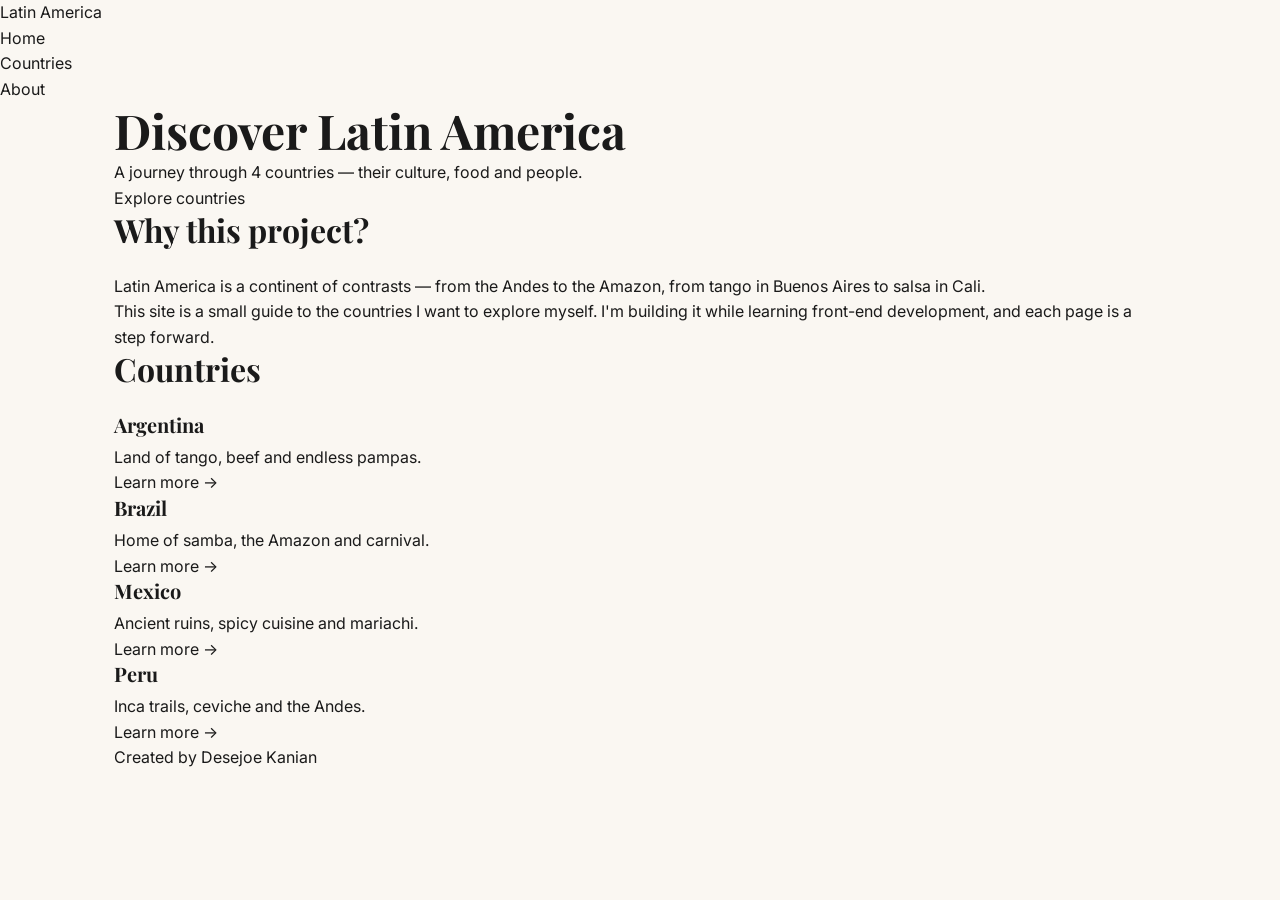
==== index.html @ 1057bdbc "style: add container layout for content width" ====
<!DOCTYPE html>
<html lang="en">
<head>
  <meta charset="UTF-8">
  <meta name="viewport" content="width=device-width, initial-scale=1.0">
  <title> Latin America Explorer</title>
  <link rel="preconnect" href="https://fonts.googleapis.com">
  <link rel="preconnect" href="https://fonts.gstatic.com" crossorigin>
  <link href="https://fonts.googleapis.com/css2?family=Inter:wght@400;500&family=Playfair+Display:wght@600;700&display=swap" rel="stylesheet">
  <link rel="stylesheet" href="css/style.css">
  <link rel="stylesheet" href="css/style.css">
</head>
<body>
  <header class="site-header">
    <nav class="main-nav">
      <!-- Logo + navigation menu -->
       <a href="index.html" class="logo"> Latin America </a>
       <ul class="nav-links">
        <li><a href="index.html"> Home </a></li>
        <li><a href="#countries"> Countries </a></li>
        <li><a href="#about"> About </a></li>
       </ul>
    </nav>
  </header>
  <main>
    <section class="hero">
      <!-- Hero: big heading + subtitle + button -->
      <div class="container">
       <h1> Discover Latin America</h1>
       <p> A journey through 4 countries — their culture, food and people.</p>
       <a href="#countries"> Explore countries</a>
      </div>  
    </section>


    <section id="about">
      <div class="container">
        <!-- About: 2-3 paragraphs about the project -->
        <h2>Why this project?</h2>
        <p>Latin America is a continent of contrasts — from the Andes to the Amazon, from tango in Buenos Aires to salsa in Cali.</p>
        <p>This site is a small guide to the countries I want to explore myself. I'm building it while learning front-end development, and each page is a step forward.</p>
      </div>
    </section>

    <section id="countries">
    <!-- Countries: grid of country cards -->
      <div class="container">
        <h2>Countries</h2>
        <ul class="country-list">
          <li>
            <article >
              <h3>Argentina</h3>
              <p>Land of tango, beef and endless pampas.</p>
              <a href="countries/argentina.html">Learn more →</a>
            </article>
          </li>
          <li>
            <article>
              <h3>Brazil</h3>
              <p>Home of samba, the Amazon and carnival.</p>
              <a href="countries/brazil.html">Learn more →</a>
            </article>
          </li>
          <li>
            <article>
              <h3>Mexico</h3>
              <p>Ancient ruins, spicy cuisine and mariachi.</p>
              <a href="countries/mexico.html">Learn more →</a>
            </article>
          </li>
          <li>
            <article>
              <h3>Peru</h3>
              <p>Inca trails, ceviche and the Andes.</p>
              <a href="countries/peru.html">Learn more →</a>
            </article>
          </li>
        </ul>
      </div>
    </section>

  </main>

  <footer class="site-footer">
    <div class="container">
      <p> Created by Desejoe Kanian </p>
    </div>
  </footer>
</body>
</html>
---- css/style.css ----
/* ===== RESET ===== */
* {
  margin: 0;
  padding: 0;
  box-sizing: border-box;
}

img {
  max-width: 100%;
  display: block;
}

a {
  text-decoration: none;
  color: inherit;
}

ul {
  list-style: none;
}

/* ===== VARIABLES ===== */
:root {
  --color-bg: #faf7f2;         /* warm off-white */
  --color-text: #1a1a1a;       /* almost black */
  --color-accent: #c1440e;     /* terracotta */
  --color-muted: #6b6b6b;      /* gray for secondary text */
  --color-border: #e0dcd5;     /* subtle borders */

  --font-heading: 'Playfair Display', serif;
  --font-body: 'Inter', sans-serif;

  --container: 1100px;
  --radius: 10px;
  --gap: 1.5rem;
}

/* ===== BASE ===== */
body {
  font-family: var(--font-body);
  font-size: 16px;
  line-height: 1.6;
  color: var(--color-text);
  background-color: var(--color-bg);
}

h1, h2, h3 {
  font-family: var(--font-heading);
  line-height: 1.2;
}

h1 { font-size: 3rem; }
h2 { font-size: 2rem; margin-bottom: 1.5rem; }
h3 { font-size: 1.25rem; margin-bottom: 0.5rem; }

.container {
  max-width: var(--container);
  margin: 0 auto;
  padding: 0 1.5rem;
}
---- css/style.css ----
/* ===== RESET ===== */
* {
  margin: 0;
  padding: 0;
  box-sizing: border-box;
}

img {
  max-width: 100%;
  display: block;
}

a {
  text-decoration: none;
  color: inherit;
}

ul {
  list-style: none;
}

/* ===== VARIABLES ===== */
:root {
  --color-bg: #faf7f2;         /* warm off-white */
  --color-text: #1a1a1a;       /* almost black */
  --color-accent: #c1440e;     /* terracotta */
  --color-muted: #6b6b6b;      /* gray for secondary text */
  --color-border: #e0dcd5;     /* subtle borders */

  --font-heading: 'Playfair Display', serif;
  --font-body: 'Inter', sans-serif;

  --container: 1100px;
  --radius: 10px;
  --gap: 1.5rem;
}

/* ===== BASE ===== */
body {
  font-family: var(--font-body);
  font-size: 16px;
  line-height: 1.6;
  color: var(--color-text);
  background-color: var(--color-bg);
}

h1, h2, h3 {
  font-family: var(--font-heading);
  line-height: 1.2;
}

h1 { font-size: 3rem; }
h2 { font-size: 2rem; margin-bottom: 1.5rem; }
h3 { font-size: 1.25rem; margin-bottom: 0.5rem; }

.container {
  max-width: var(--container);
  margin: 0 auto;
  padding: 0 1.5rem;
}
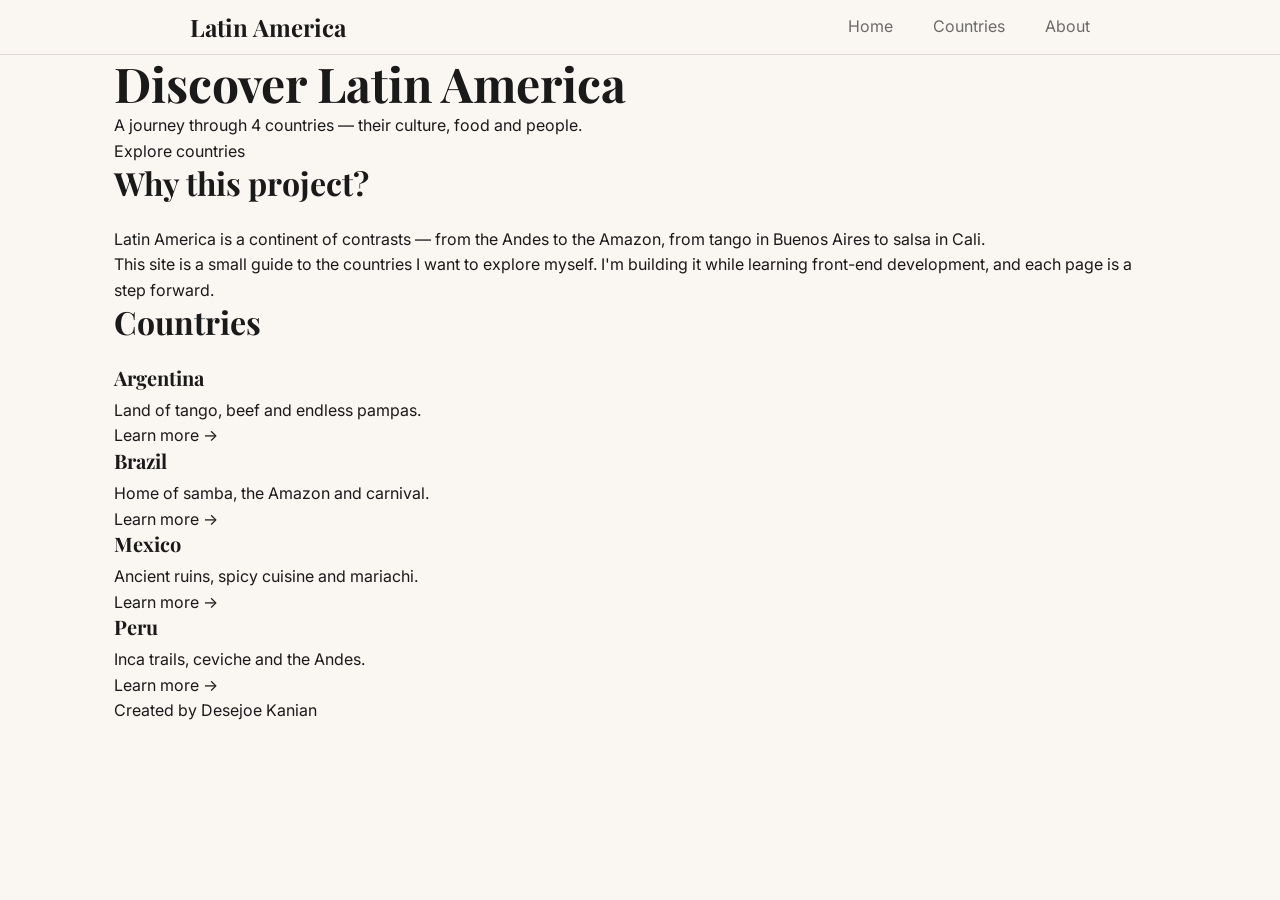
==== commit db75440e: "style: add header layout with flexbox navigation" ====
--- a/index.html
+++ b/index.html
@@ -12,15 +12,17 @@
 </head>
 <body>
   <header class="site-header">
-    <nav class="main-nav">
-      <!-- Logo + navigation menu -->
-       <a href="index.html" class="logo"> Latin America </a>
-       <ul class="nav-links">
-        <li><a href="index.html"> Home </a></li>
-        <li><a href="#countries"> Countries </a></li>
-        <li><a href="#about"> About </a></li>
-       </ul>
-    </nav>
+    <!-- Logo + navigation menu -->
+    <div class="container">
+      <nav class="main-nav">
+        <a href="index.html" class="logo"> Latin America </a>
+        <ul class="nav-links">
+          <li><a href="index.html"> Home </a></li>
+          <li><a href="#countries"> Countries </a></li>
+          <li><a href="#about"> About </a></li>
+        </ul>
+      </nav>
+    </div>
   </header>
   <main>
     <section class="hero">
--- a/css/style.css
+++ b/css/style.css
@@ -53,8 +53,47 @@
 h2 { font-size: 2rem; margin-bottom: 1.5rem; }
 h3 { font-size: 1.25rem; margin-bottom: 0.5rem; }
 
+/* ===== LAYOUT ===== */
+
 .container {
   max-width: var(--container);
   margin: 0 auto;
   padding: 0 1.5rem;
+}
+
+/* ===== HEADER ===== */
+
+.site-header {
+  padding: 0.5rem 0.7rem;
+  border-bottom: 1px solid var(--color-border);
+}
+
+.main-nav {
+  display: flex;
+  gap: 1rem;
+  justify-content: space-between;
+  align-items: center;
+  max-width: 900px;  
+  margin: 0 auto;
+}
+
+.logo {
+  font-family: var(--font-heading);
+  font-size: 1.5rem;
+  font-weight: 700;
+}
+
+.nav-links{
+  display: flex;
+  gap: 2.5rem;
+}
+
+.nav-links li {
+  font-size: 1rem;
+  color: var(--color-muted);
+  transition: all 0.2s ease;
+}
+
+.nav-links li:hover {
+  color: var(--color-text);
 }
--- a/css/style.css
+++ b/css/style.css
@@ -53,8 +53,47 @@
 h2 { font-size: 2rem; margin-bottom: 1.5rem; }
 h3 { font-size: 1.25rem; margin-bottom: 0.5rem; }
 
+/* ===== LAYOUT ===== */
+
 .container {
   max-width: var(--container);
   margin: 0 auto;
   padding: 0 1.5rem;
+}
+
+/* ===== HEADER ===== */
+
+.site-header {
+  padding: 0.5rem 0.7rem;
+  border-bottom: 1px solid var(--color-border);
+}
+
+.main-nav {
+  display: flex;
+  gap: 1rem;
+  justify-content: space-between;
+  align-items: center;
+  max-width: 900px;  
+  margin: 0 auto;
+}
+
+.logo {
+  font-family: var(--font-heading);
+  font-size: 1.5rem;
+  font-weight: 700;
+}
+
+.nav-links{
+  display: flex;
+  gap: 2.5rem;
+}
+
+.nav-links li {
+  font-size: 1rem;
+  color: var(--color-muted);
+  transition: all 0.2s ease;
+}
+
+.nav-links li:hover {
+  color: var(--color-text);
 }
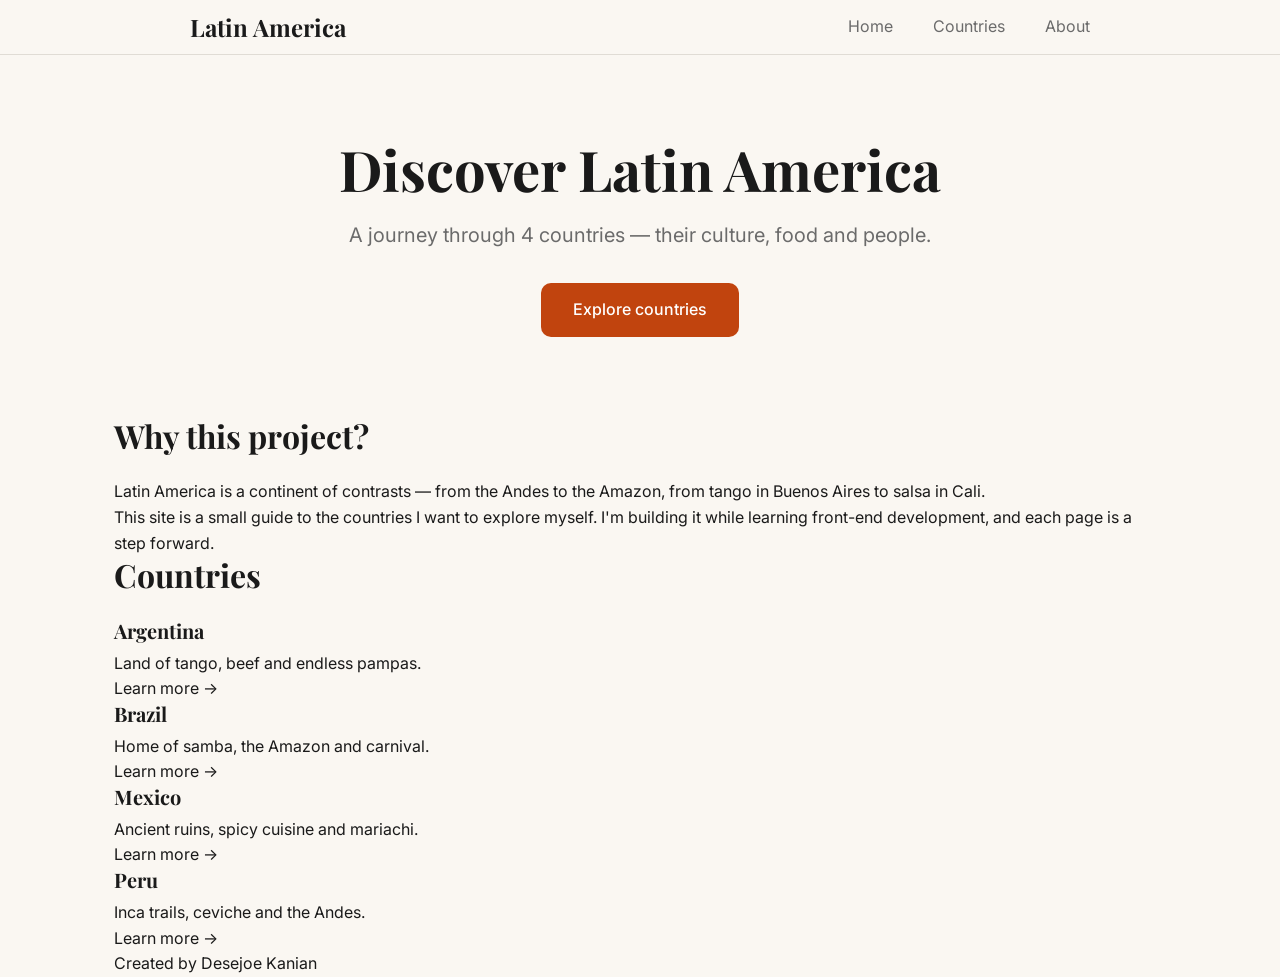
==== commit 3a50ac54: "style: add hero section with centered layout and CTA button" ====
--- a/index.html
+++ b/index.html
@@ -30,7 +30,7 @@
       <div class="container">
        <h1> Discover Latin America</h1>
        <p> A journey through 4 countries — their culture, food and people.</p>
-       <a href="#countries"> Explore countries</a>
+       <a href="#countries" class="hero-cta"> Explore countries</a>
       </div>  
     </section>
 
--- a/css/style.css
+++ b/css/style.css
@@ -96,4 +96,37 @@
 
 .nav-links li:hover {
   color: var(--color-text);
+}
+
+/* ===== HERO ===== */
+.hero {
+  padding: 5rem 0;
+  text-align: center;
+}
+
+.hero h1 {
+  font-size: 3.5rem;
+  margin-bottom: 1rem;
+}
+
+.hero p {
+  font-size: 1.25rem;
+  color: var(--color-muted);
+  max-width: 600px;
+  margin: 0 auto 2rem;
+}
+
+.hero-cta {
+  display: inline-block;
+  padding: 0.9rem 2rem;
+  background-color: var(--color-accent);
+  color: #fff;
+  border-radius: var(--radius);
+  font-weight: 500;
+  transition: transform 0.2s ease, background-color 0.2s ease;
+}
+
+.hero-cta:hover {
+  transform: translateY(-2px);
+  background-color: #a83a0c;  /* slightly darker */
 }
--- a/css/style.css
+++ b/css/style.css
@@ -96,4 +96,37 @@
 
 .nav-links li:hover {
   color: var(--color-text);
+}
+
+/* ===== HERO ===== */
+.hero {
+  padding: 5rem 0;
+  text-align: center;
+}
+
+.hero h1 {
+  font-size: 3.5rem;
+  margin-bottom: 1rem;
+}
+
+.hero p {
+  font-size: 1.25rem;
+  color: var(--color-muted);
+  max-width: 600px;
+  margin: 0 auto 2rem;
+}
+
+.hero-cta {
+  display: inline-block;
+  padding: 0.9rem 2rem;
+  background-color: var(--color-accent);
+  color: #fff;
+  border-radius: var(--radius);
+  font-weight: 500;
+  transition: transform 0.2s ease, background-color 0.2s ease;
+}
+
+.hero-cta:hover {
+  transform: translateY(-2px);
+  background-color: #a83a0c;  /* slightly darker */
 }
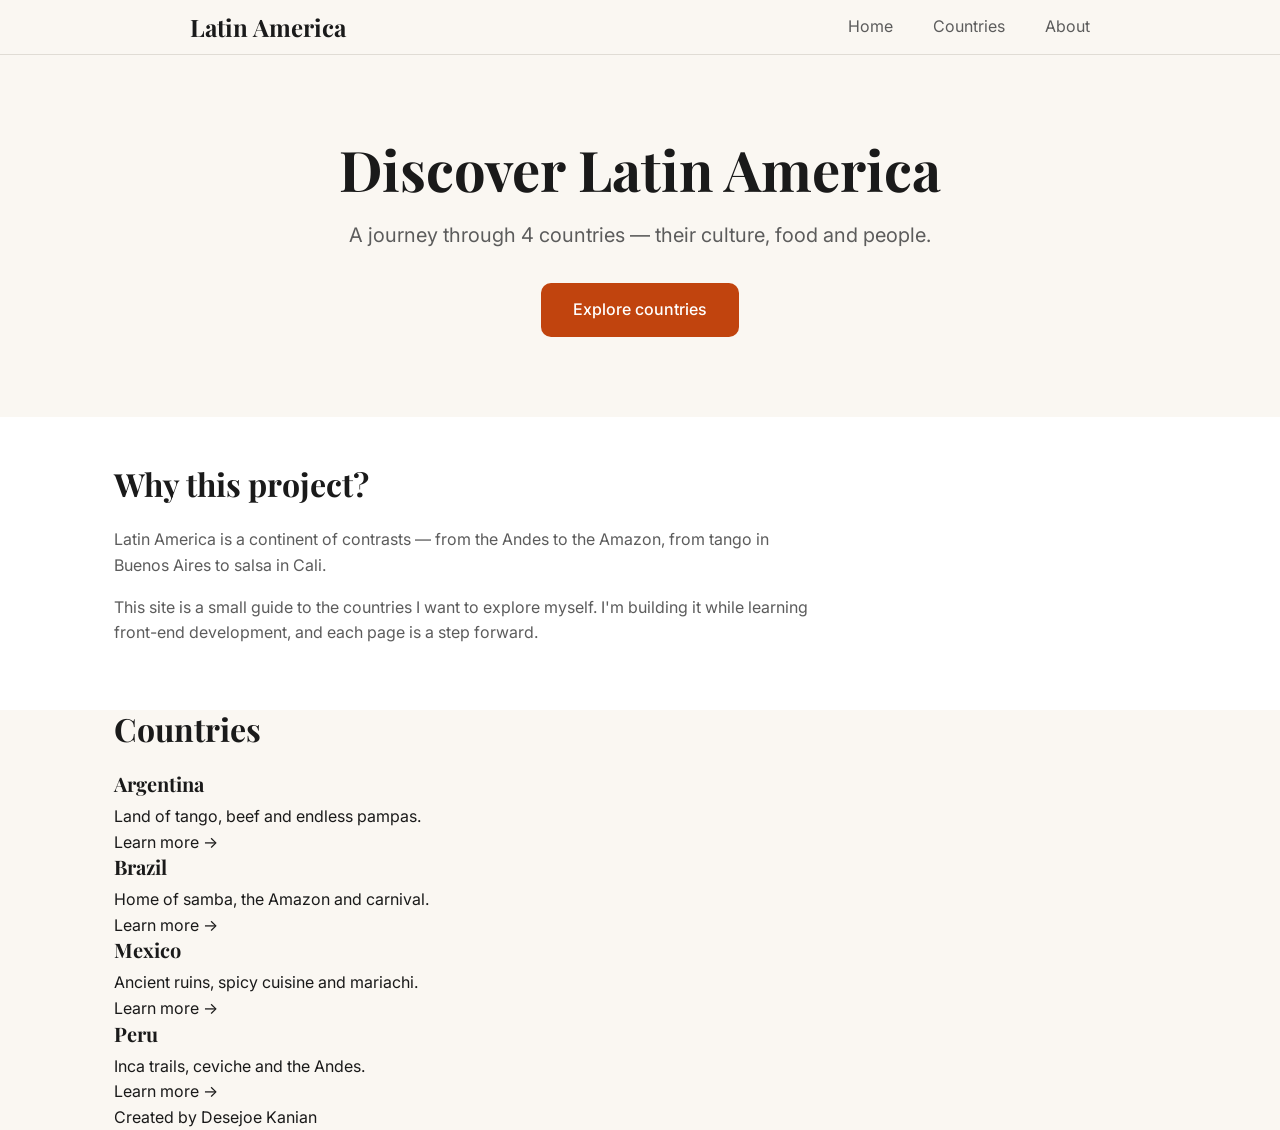
==== commit 9cda70c2: "style: add about section styles" ====
--- a/index.html
+++ b/index.html
@@ -35,7 +35,7 @@
     </section>
 
 
-    <section id="about">
+    <section id="about" class="about">
       <div class="container">
         <!-- About: 2-3 paragraphs about the project -->
         <h2>Why this project?</h2>
--- a/css/style.css
+++ b/css/style.css
@@ -24,7 +24,7 @@
   --color-bg: #faf7f2;         /* warm off-white */
   --color-text: #1a1a1a;       /* almost black */
   --color-accent: #c1440e;     /* terracotta */
-  --color-muted: #6b6b6b;      /* gray for secondary text */
+  --color-muted: rgb(92, 92, 92);      /* gray for secondary text */
   --color-border: #e0dcd5;     /* subtle borders */
 
   --font-heading: 'Playfair Display', serif;
@@ -129,4 +129,16 @@
 .hero-cta:hover {
   transform: translateY(-2px);
   background-color: #a83a0c;  /* slightly darker */
+}
+
+/* ===== ABOUT ===== */
+.about {
+  padding: 3rem 0;
+  background-color: #fff;
+}
+
+.about p {
+  max-width: 700px;
+  margin-bottom: 1rem;
+  color: var(--color-muted);
 }
--- a/css/style.css
+++ b/css/style.css
@@ -24,7 +24,7 @@
   --color-bg: #faf7f2;         /* warm off-white */
   --color-text: #1a1a1a;       /* almost black */
   --color-accent: #c1440e;     /* terracotta */
-  --color-muted: #6b6b6b;      /* gray for secondary text */
+  --color-muted: rgb(92, 92, 92);      /* gray for secondary text */
   --color-border: #e0dcd5;     /* subtle borders */
 
   --font-heading: 'Playfair Display', serif;
@@ -129,4 +129,16 @@
 .hero-cta:hover {
   transform: translateY(-2px);
   background-color: #a83a0c;  /* slightly darker */
+}
+
+/* ===== ABOUT ===== */
+.about {
+  padding: 3rem 0;
+  background-color: #fff;
+}
+
+.about p {
+  max-width: 700px;
+  margin-bottom: 1rem;
+  color: var(--color-muted);
 }
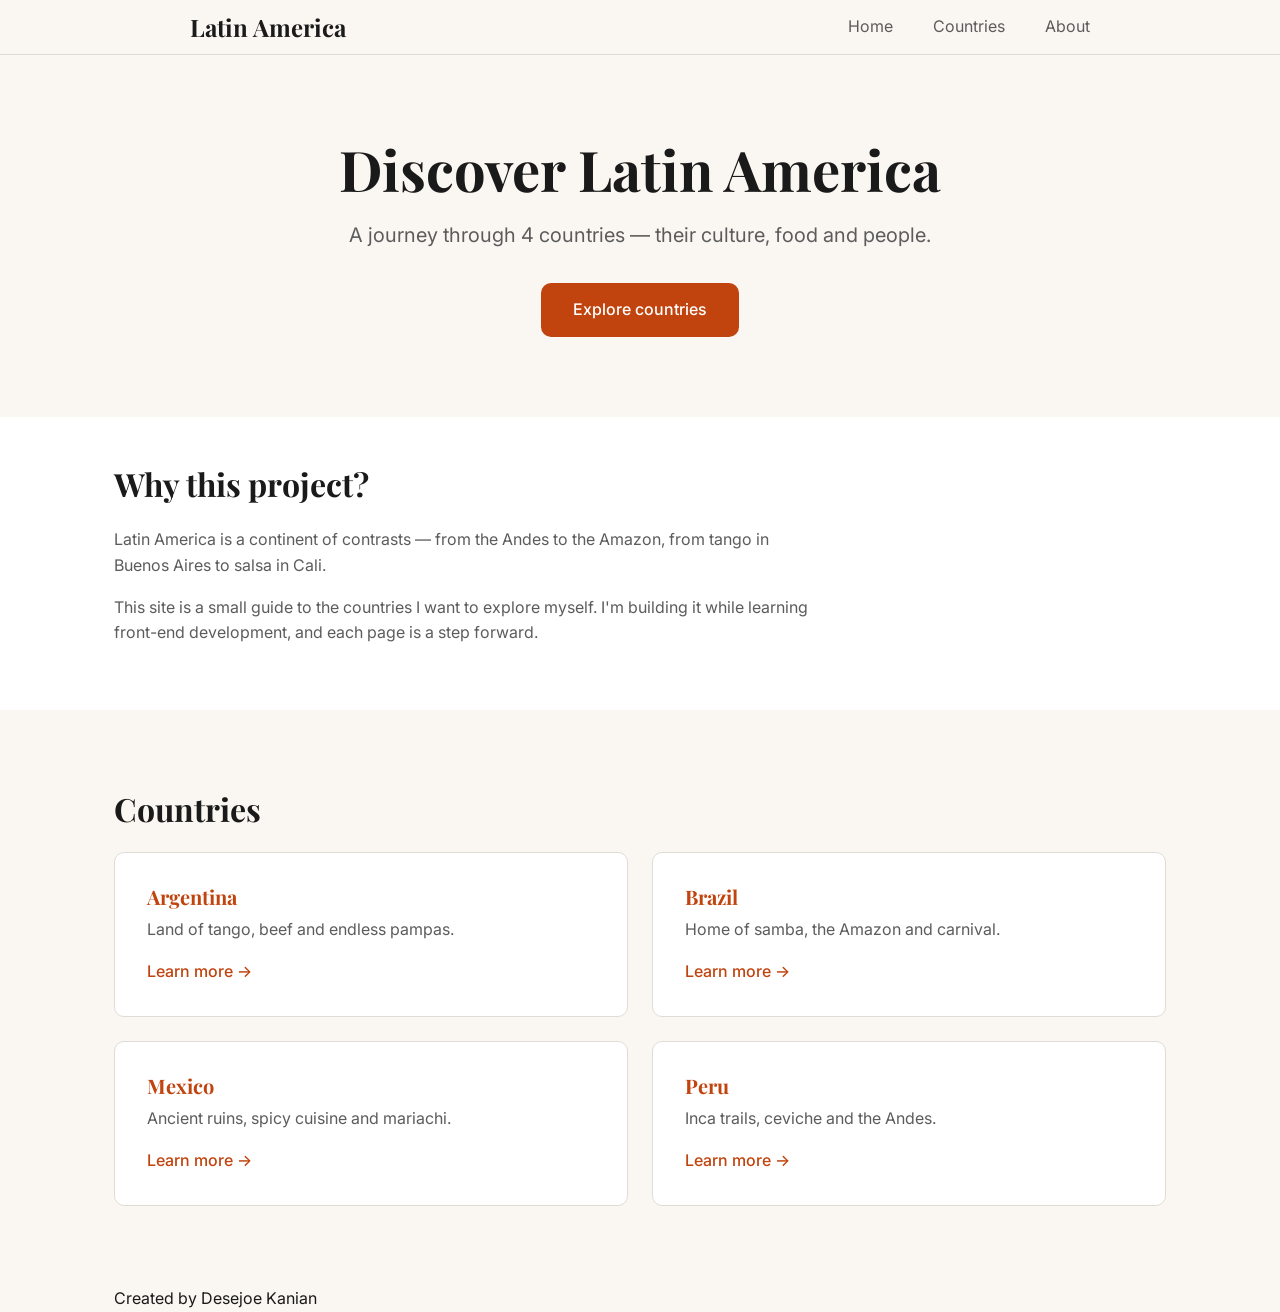
==== commit aeebac22: "style: add countries grid with hover effects" ====
--- a/index.html
+++ b/index.html
@@ -44,11 +44,11 @@
       </div>
     </section>
 
-    <section id="countries">
+    <section id="countries" class="countries">
     <!-- Countries: grid of country cards -->
       <div class="container">
         <h2>Countries</h2>
-        <ul class="country-list">
+        <ul class="countries-grid">
           <li>
             <article >
               <h3>Argentina</h3>
--- a/css/style.css
+++ b/css/style.css
@@ -24,7 +24,7 @@
   --color-bg: #faf7f2;         /* warm off-white */
   --color-text: #1a1a1a;       /* almost black */
   --color-accent: #c1440e;     /* terracotta */
-  --color-muted: rgb(92, 92, 92);      /* gray for secondary text */
+  --color-muted: #5c5c5c;      /* gray for secondary text */
   --color-border: #e0dcd5;     /* subtle borders */
 
   --font-heading: 'Playfair Display', serif;
@@ -141,4 +141,46 @@
   max-width: 700px;
   margin-bottom: 1rem;
   color: var(--color-muted);
+}
+
+/* ===== COUNTRIES ===== */
+.countries {
+  padding: 5rem 0;
+}
+
+.countries-grid {
+  display: grid;
+  grid-template-columns: repeat(2, 1fr);
+  gap: var(--gap);
+}
+
+.countries-grid article {
+  background: #fff;
+  padding: 2rem;
+  border: 1px solid var(--color-border);
+  border-radius: var(--radius);
+  transition: transform 0.2s ease, box-shadow 0.2s ease;
+}
+
+.countries-grid article:hover {
+  transform: translateY(-4px);
+  box-shadow: 0 10px 25px rgba(0, 0, 0, 0.25);
+}
+
+.countries-grid h3 {
+  color: var(--color-accent);
+}
+
+.countries-grid p {
+  color: var(--color-muted);
+  margin-bottom: 1rem;
+}
+
+.countries-grid a {
+  color: var(--color-accent);
+  font-weight: 500;
+}
+
+.countries-grid a:hover {
+  text-decoration: underline;
 }
--- a/css/style.css
+++ b/css/style.css
@@ -24,7 +24,7 @@
   --color-bg: #faf7f2;         /* warm off-white */
   --color-text: #1a1a1a;       /* almost black */
   --color-accent: #c1440e;     /* terracotta */
-  --color-muted: rgb(92, 92, 92);      /* gray for secondary text */
+  --color-muted: #5c5c5c;      /* gray for secondary text */
   --color-border: #e0dcd5;     /* subtle borders */
 
   --font-heading: 'Playfair Display', serif;
@@ -141,4 +141,46 @@
   max-width: 700px;
   margin-bottom: 1rem;
   color: var(--color-muted);
+}
+
+/* ===== COUNTRIES ===== */
+.countries {
+  padding: 5rem 0;
+}
+
+.countries-grid {
+  display: grid;
+  grid-template-columns: repeat(2, 1fr);
+  gap: var(--gap);
+}
+
+.countries-grid article {
+  background: #fff;
+  padding: 2rem;
+  border: 1px solid var(--color-border);
+  border-radius: var(--radius);
+  transition: transform 0.2s ease, box-shadow 0.2s ease;
+}
+
+.countries-grid article:hover {
+  transform: translateY(-4px);
+  box-shadow: 0 10px 25px rgba(0, 0, 0, 0.25);
+}
+
+.countries-grid h3 {
+  color: var(--color-accent);
+}
+
+.countries-grid p {
+  color: var(--color-muted);
+  margin-bottom: 1rem;
+}
+
+.countries-grid a {
+  color: var(--color-accent);
+  font-weight: 500;
+}
+
+.countries-grid a:hover {
+  text-decoration: underline;
 }
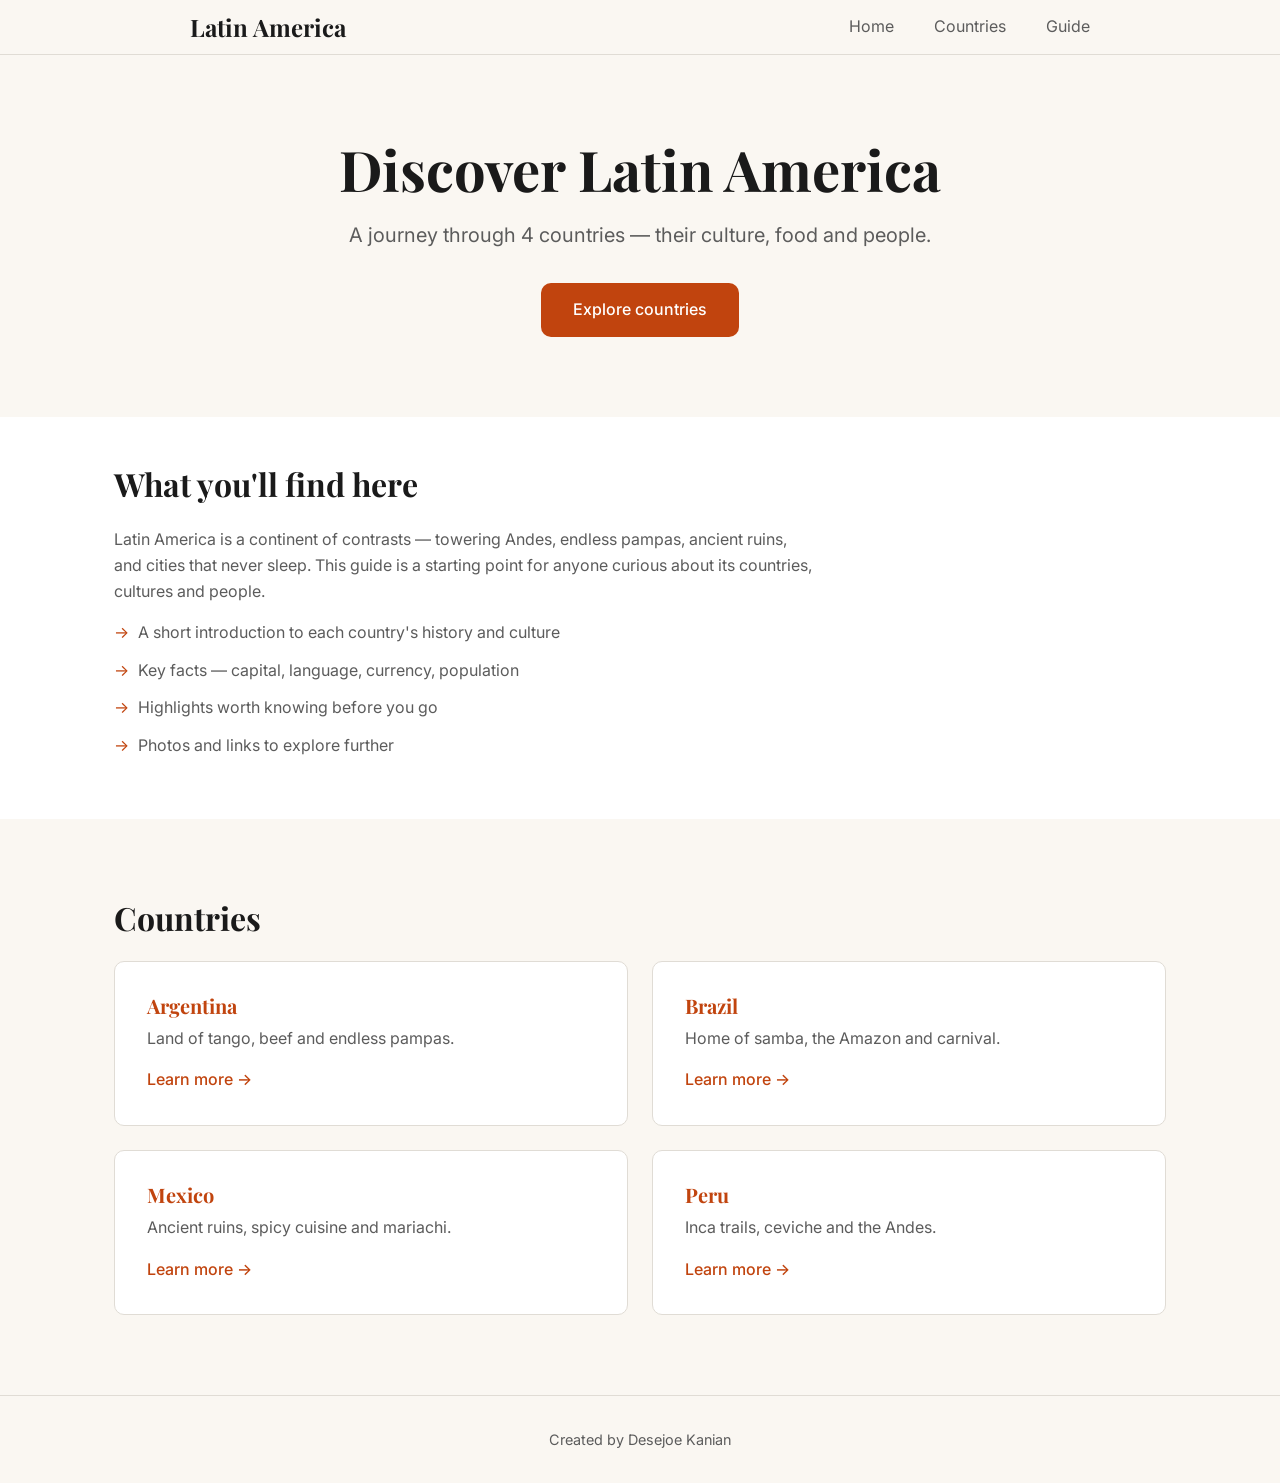
==== commit aa352adf: "feat: replace about section with site introduction and feature list" ====
--- a/index.html
+++ b/index.html
@@ -19,7 +19,7 @@
         <ul class="nav-links">
           <li><a href="index.html"> Home </a></li>
           <li><a href="#countries"> Countries </a></li>
-          <li><a href="#about"> About </a></li>
+          <li><a href="#about"> Guide </a></li>
         </ul>
       </nav>
     </div>
@@ -37,10 +37,18 @@
 
     <section id="about" class="about">
       <div class="container">
-        <!-- About: 2-3 paragraphs about the project -->
-        <h2>Why this project?</h2>
-        <p>Latin America is a continent of contrasts — from the Andes to the Amazon, from tango in Buenos Aires to salsa in Cali.</p>
-        <p>This site is a small guide to the countries I want to explore myself. I'm building it while learning front-end development, and each page is a step forward.</p>
+        <h2>What you'll find here</h2>
+        <p>
+          Latin America is a continent of contrasts — towering Andes, endless pampas,
+          ancient ruins, and cities that never sleep. This guide is a starting point
+          for anyone curious about its countries, cultures and people.
+        </p>
+        <ul class="about-list">
+          <li>A short introduction to each country's history and culture</li>
+          <li>Key facts — capital, language, currency, population</li>
+          <li>Highlights worth knowing before you go</li>
+          <li>Photos and links to explore further</li>
+        </ul>
       </div>
     </section>
 
--- a/css/style.css
+++ b/css/style.css
@@ -143,6 +143,25 @@
   color: var(--color-muted);
 }
 
+.about-list {
+  list-style: none;      
+  margin-top: 1rem;
+}
+
+.about-list li {
+  position: relative;
+  padding-left: 1.5rem;
+  margin-bottom: 0.75rem;
+  color: var(--color-muted);
+}
+
+.about-list li::before {
+  content: "→";
+  position: absolute;
+  left: 0;
+  color: var(--color-accent);
+}
+
 /* ===== COUNTRIES ===== */
 .countries {
   padding: 5rem 0;
@@ -183,4 +202,13 @@
 
 .countries-grid a:hover {
   text-decoration: underline;
+}
+
+/* ===== FOOTER ===== */
+.site-footer {
+  padding: 2rem 0;
+  border-top: 1px solid var(--color-border);
+  text-align: center;
+  font-size: 0.9rem;
+  color: var(--color-muted);
 }
--- a/css/style.css
+++ b/css/style.css
@@ -143,6 +143,25 @@
   color: var(--color-muted);
 }
 
+.about-list {
+  list-style: none;      
+  margin-top: 1rem;
+}
+
+.about-list li {
+  position: relative;
+  padding-left: 1.5rem;
+  margin-bottom: 0.75rem;
+  color: var(--color-muted);
+}
+
+.about-list li::before {
+  content: "→";
+  position: absolute;
+  left: 0;
+  color: var(--color-accent);
+}
+
 /* ===== COUNTRIES ===== */
 .countries {
   padding: 5rem 0;
@@ -183,4 +202,13 @@
 
 .countries-grid a:hover {
   text-decoration: underline;
+}
+
+/* ===== FOOTER ===== */
+.site-footer {
+  padding: 2rem 0;
+  border-top: 1px solid var(--color-border);
+  text-align: center;
+  font-size: 0.9rem;
+  color: var(--color-muted);
 }
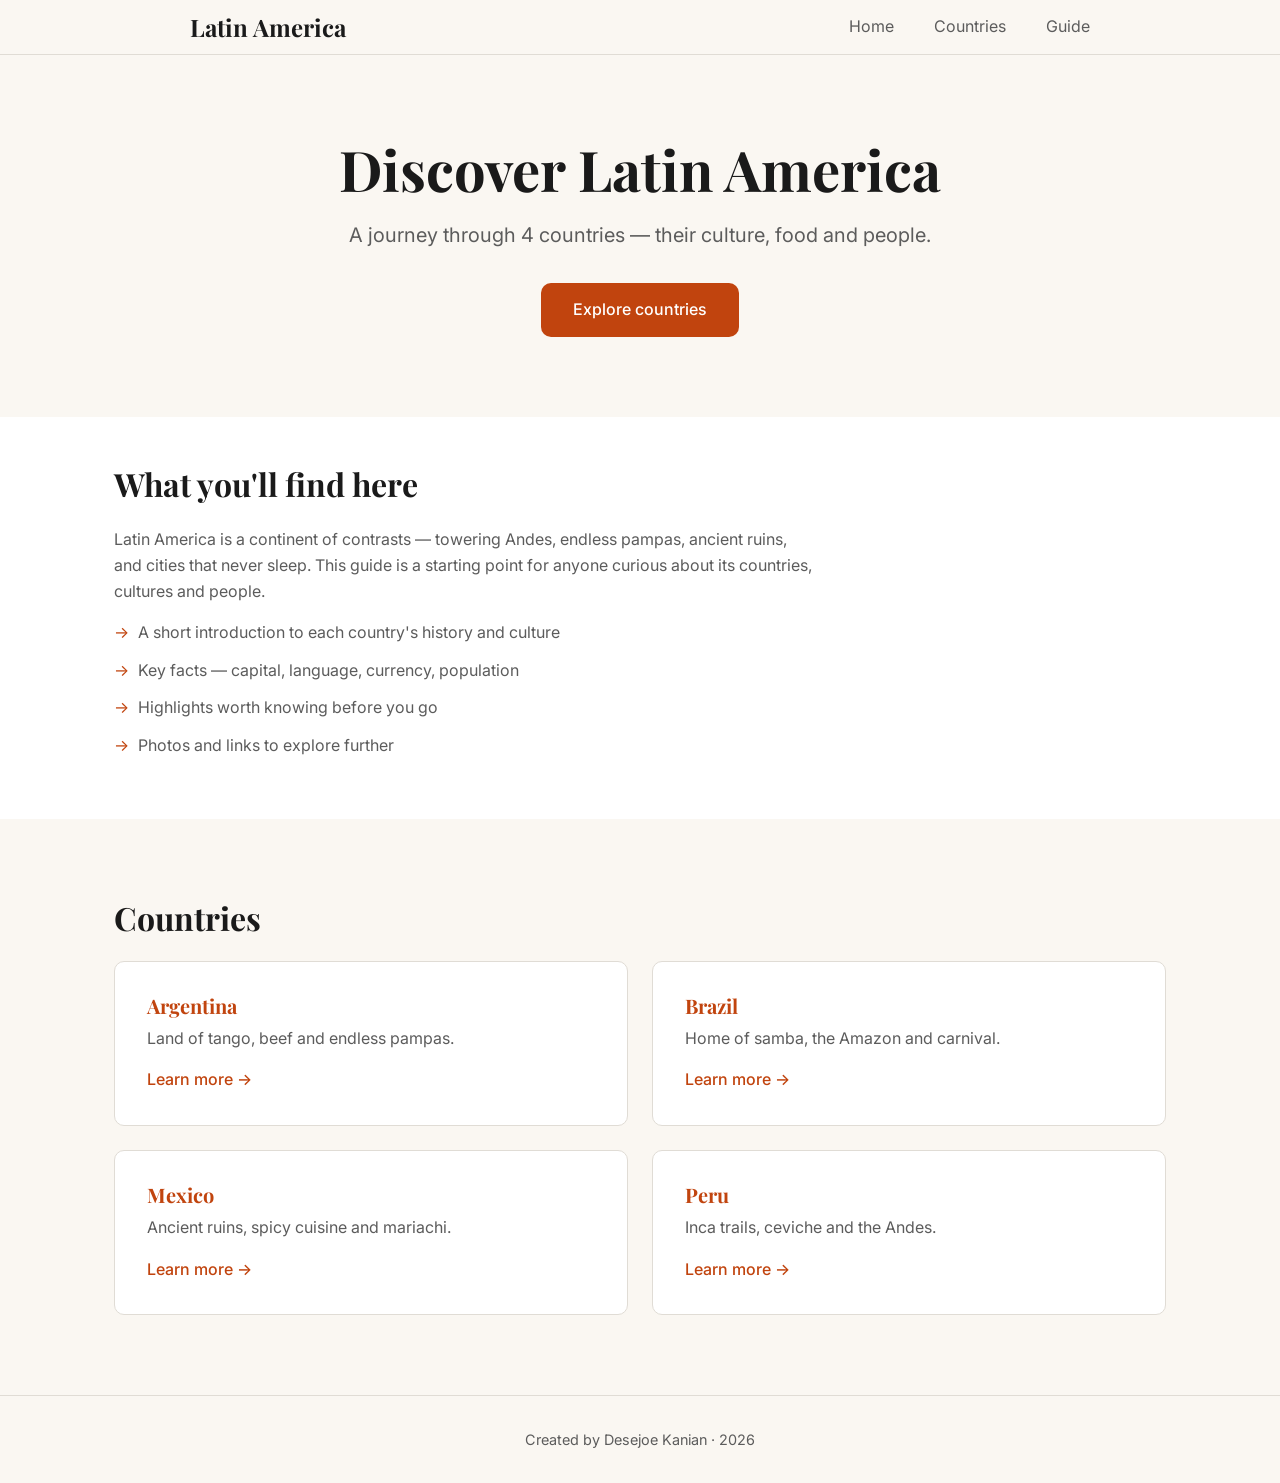
==== commit 91b5364c: "feat: add Argentina country page structure" ====
--- a/index.html
+++ b/index.html
@@ -8,11 +8,10 @@
   <link rel="preconnect" href="https://fonts.gstatic.com" crossorigin>
   <link href="https://fonts.googleapis.com/css2?family=Inter:wght@400;500&family=Playfair+Display:wght@600;700&display=swap" rel="stylesheet">
   <link rel="stylesheet" href="css/style.css">
-  <link rel="stylesheet" href="css/style.css">
 </head>
 <body>
+  <!-- ===== HEADER ===== -->
   <header class="site-header">
-    <!-- Logo + navigation menu -->
     <div class="container">
       <nav class="main-nav">
         <a href="index.html" class="logo"> Latin America </a>
@@ -93,7 +92,7 @@
 
   <footer class="site-footer">
     <div class="container">
-      <p> Created by Desejoe Kanian </p>
+      <p> Created by Desejoe Kanian · 2026</p>
     </div>
   </footer>
 </body>
--- a/css/style.css
+++ b/css/style.css
@@ -211,4 +211,25 @@
   text-align: center;
   font-size: 0.9rem;
   color: var(--color-muted);
+}
+
+/* ===== RESPONSIVE ===== */
+@media (max-width: 768px) {
+  h1 { font-size: 2.25rem; }
+  .hero h1 { font-size: 2.5rem; }
+  .hero p { font-size: 1.1rem; }
+  h2 { font-size: 1.6rem; }
+
+  .main-nav {
+    flex-direction: column;
+    gap: 1rem;
+  }
+
+  .main-nav ul {
+    gap: 1.25rem;
+  }
+
+  .countries-grid {
+    grid-template-columns: 1fr;
+  }
 }
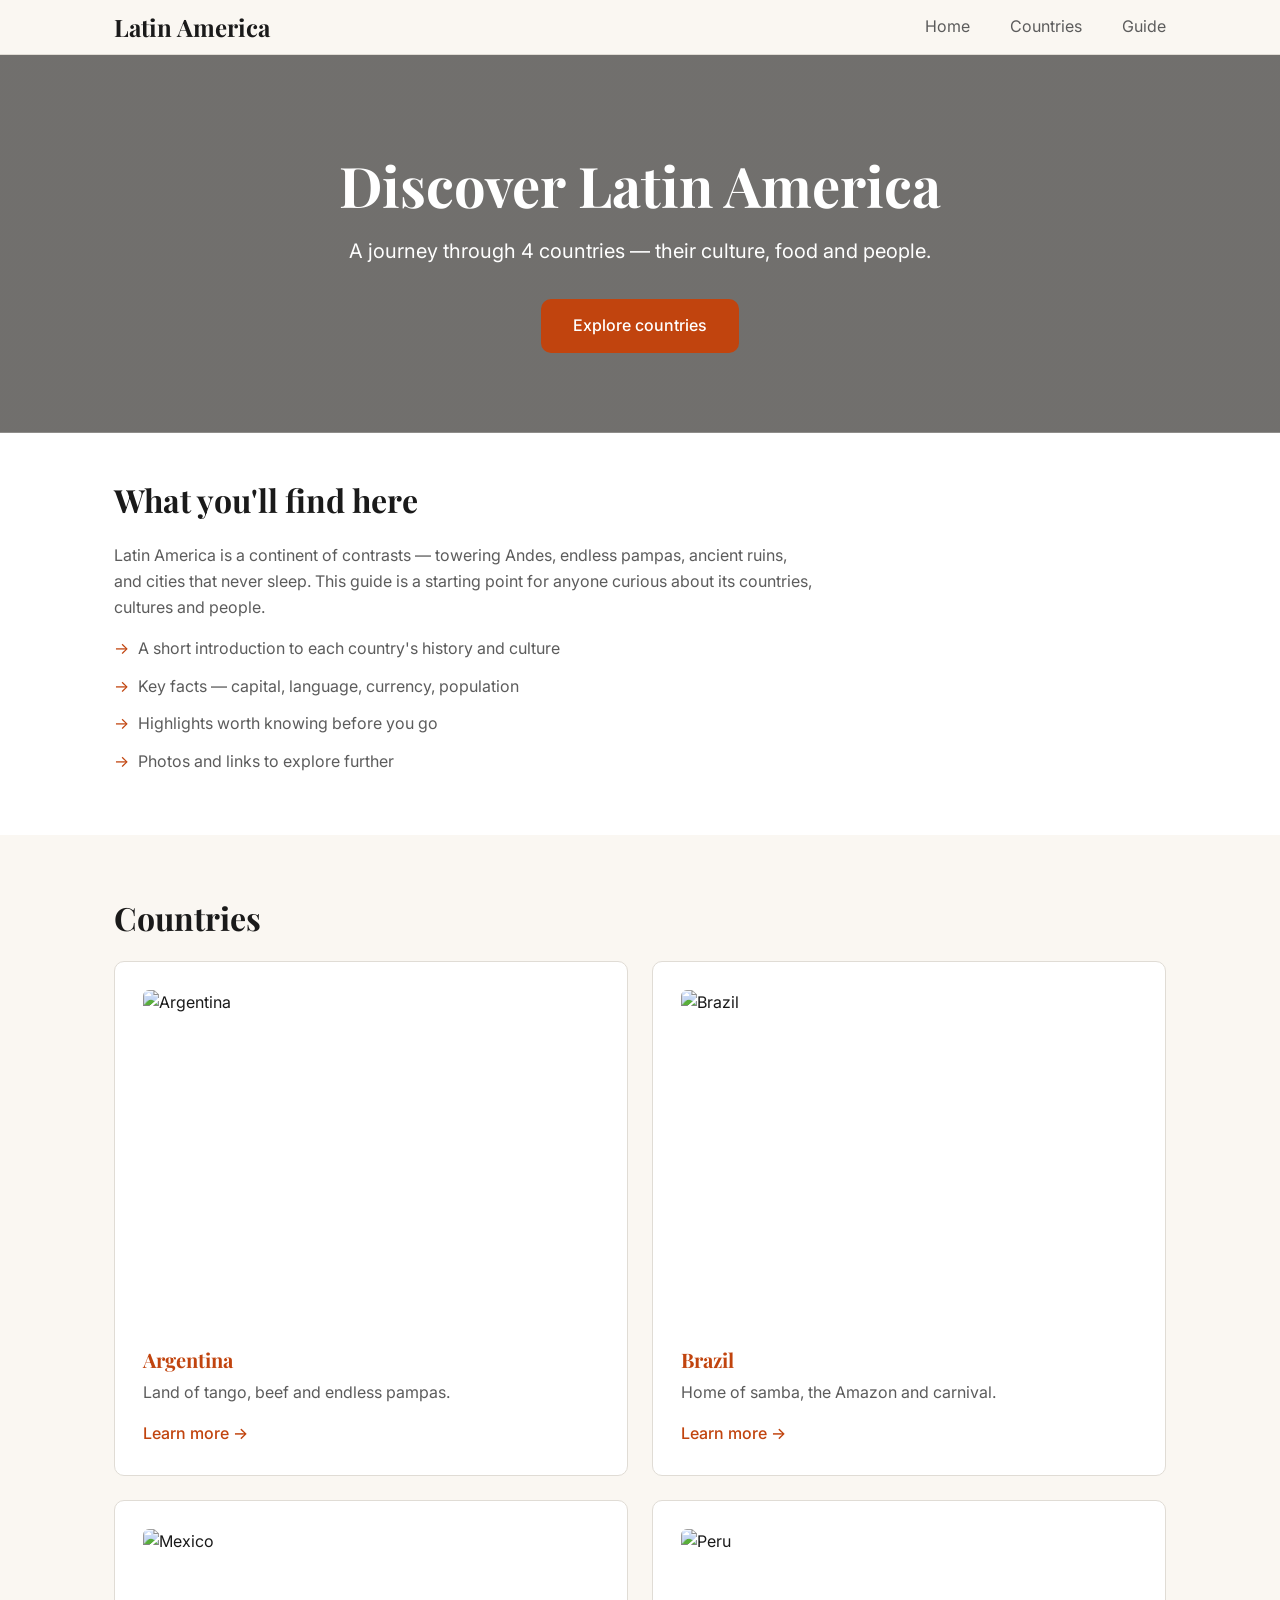
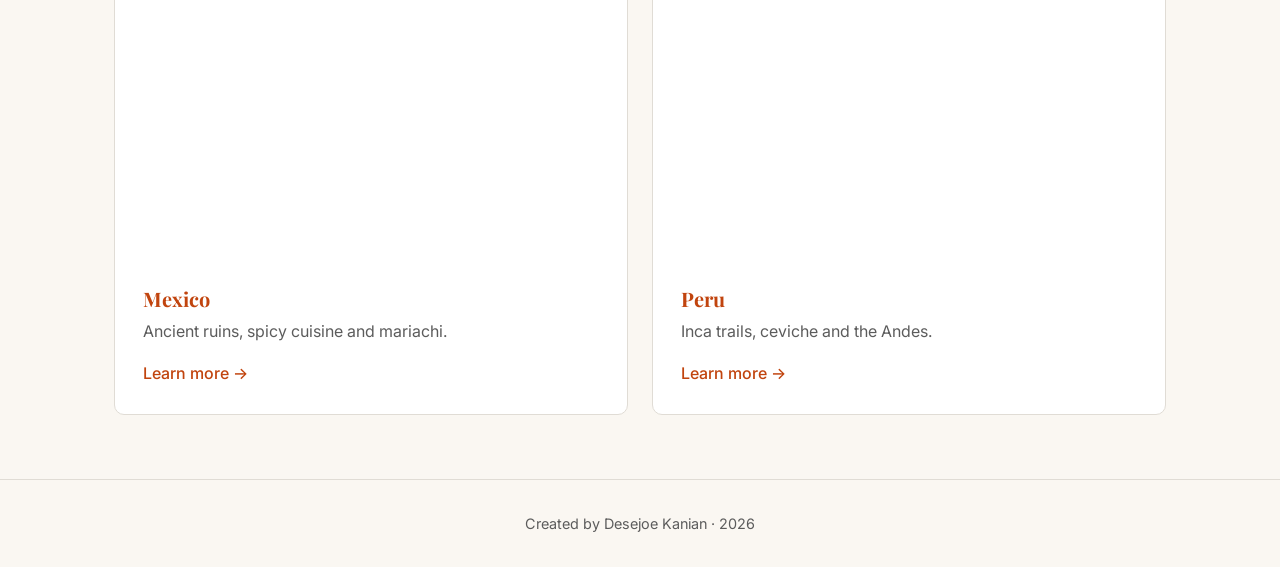
==== commit c61449db: "feat: add hero background and country photos to home page" ====
--- a/index.html
+++ b/index.html
@@ -24,13 +24,12 @@
     </div>
   </header>
   <main>
-    <section class="hero">
-      <!-- Hero: big heading + subtitle + button -->
+    <section class="hero hero--home">
       <div class="container">
-       <h1> Discover Latin America</h1>
-       <p> A journey through 4 countries — their culture, food and people.</p>
-       <a href="#countries" class="hero-cta"> Explore countries</a>
-      </div>  
+        <h1>Discover Latin America</h1>
+        <p>A journey through 4 countries — their culture, food and people.</p>
+        <a href="#countries" class="hero-cta">Explore countries</a>
+      </div>
     </section>
 
 
@@ -58,6 +57,11 @@
         <ul class="countries-grid">
           <li>
             <article >
+              <img 
+                src="https://images.unsplash.com/photo-1785367817635-e656a2af53ab?q=80&w=871&auto=format&fit=crop&ixlib=rb-4.1.0&ixid=NHwxMjA3fDA%3D" 
+                alt="Argentina" 
+                class="countries-grid__img"
+              >
               <h3>Argentina</h3>
               <p>Land of tango, beef and endless pampas.</p>
               <a href="countries/argentina.html">Learn more →</a>
@@ -65,6 +69,11 @@
           </li>
           <li>
             <article>
+              <img 
+                src="https://plus.unsplash.com/premium_photo-1679689962301-adfa3c77d624?q=80&w=870&auto=format&fit=crop&ixlib=rb-4.1.0&ixid=NHwxMjA3fDA%3D" 
+                alt="Brazil" 
+                class="countries-grid__img"
+              >
               <h3>Brazil</h3>
               <p>Home of samba, the Amazon and carnival.</p>
               <a href="countries/brazil.html">Learn more →</a>
@@ -72,6 +81,11 @@
           </li>
           <li>
             <article>
+              <img 
+                src="https://images.unsplash.com/photo-1570663899874-a049e53007d7?q=80&w=870&auto=format&fit=crop&ixlib=rb-4.1.0&ixid=NHwxMjA3fDA%3D" 
+                alt="Mexico" 
+                class="countries-grid__img"
+              >
               <h3>Mexico</h3>
               <p>Ancient ruins, spicy cuisine and mariachi.</p>
               <a href="countries/mexico.html">Learn more →</a>
@@ -79,6 +93,11 @@
           </li>
           <li>
             <article>
+              <img 
+                src="https://images.unsplash.com/photo-1744685963789-0e850190174f?q=80&w=413&auto=format&fit=crop&ixlib=rb-4.1.0&ixid=NHwxMjA3fDA%3D" 
+                alt="Peru" 
+                class="countries-grid__img"
+              >
               <h3>Peru</h3>
               <p>Inca trails, ceviche and the Andes.</p>
               <a href="countries/peru.html">Learn more →</a>
--- a/css/style.css
+++ b/css/style.css
@@ -70,11 +70,8 @@
 
 .main-nav {
   display: flex;
-  gap: 1rem;
   justify-content: space-between;
   align-items: center;
-  max-width: 900px;  
-  margin: 0 auto;
 }
 
 .logo {
@@ -88,20 +85,28 @@
   gap: 2.5rem;
 }
 
-.nav-links li {
-  font-size: 1rem;
-  color: var(--color-muted);
-  transition: all 0.2s ease;
-}
-
-.nav-links li:hover {
+.nav-links a {
+  color: var(--color-muted);
+  transition: color 0.2s ease;
+}
+
+.nav-links a:hover {
   color: var(--color-text);
 }
 
 /* ===== HERO ===== */
 .hero {
-  padding: 5rem 0;
+  padding: 6rem 0 5rem;
   text-align: center;
+  background-size: cover;
+  background-position: center;
+  color: #fff;
+}
+
+.hero--home {
+  background-image: 
+    linear-gradient(rgba(0, 0, 0, 0.55), rgba(0, 0, 0, 0.55)),
+    url('https://images.unsplash.com/photo-1609348489946-67a34c43d94f?q=80&w=1266&auto=format&fit=crop&ixlib=rb-4.1.0&ixid=NHwxMjA3fDA%3D');
 }
 
 .hero h1 {
@@ -111,7 +116,6 @@
 
 .hero p {
   font-size: 1.25rem;
-  color: var(--color-muted);
   max-width: 600px;
   margin: 0 auto 2rem;
 }
@@ -164,7 +168,7 @@
 
 /* ===== COUNTRIES ===== */
 .countries {
-  padding: 5rem 0;
+  padding: 4rem 0;
 }
 
 .countries-grid {
@@ -173,9 +177,18 @@
   gap: var(--gap);
 }
 
+.countries-grid__img {
+  width: 100%;
+  aspect-ratio: 4 / 3;
+  object-fit: cover;
+  object-position: center;
+  margin-bottom: 1rem;
+  border-radius: 6px;
+}
+
 .countries-grid article {
-  background: #fff;
-  padding: 2rem;
+  background-color: #fff;
+  padding: 1.75rem;
   border: 1px solid var(--color-border);
   border-radius: var(--radius);
   transition: transform 0.2s ease, box-shadow 0.2s ease;
@@ -183,11 +196,12 @@
 
 .countries-grid article:hover {
   transform: translateY(-4px);
-  box-shadow: 0 10px 25px rgba(0, 0, 0, 0.25);
+  box-shadow: 0 10px 25px rgba(0, 0, 0, 0.08);
 }
 
 .countries-grid h3 {
   color: var(--color-accent);
+  margin-bottom: 0.5rem;
 }
 
 .countries-grid p {
@@ -213,6 +227,233 @@
   color: var(--color-muted);
 }
 
+
+
+
+
+/* ===== COUNTRY HERO ===== */
+.country-hero {
+  padding: 8rem 0 5rem;
+  text-align: center;
+  background-size: cover;
+  background-position: center;
+  color: #fff;
+  border-bottom: none;
+}
+
+.country-hero--argentina{
+background-image: 
+    linear-gradient(rgba(0, 0, 0, 0.5), rgba(0, 0, 0, 0.5)),
+    url(https://images.unsplash.com/photo-1785367817635-e656a2af53ab?q=80&w=871&auto=format&fit=crop&ixlib=rb-4.1.0&ixid=M3wxMjA3fDB8MHxwaG90by1wYWdlfHx8fGVufDB8fHx8fA%3D%3D);
+}
+
+.country-hero--brazil{
+background-image: 
+    linear-gradient(rgba(0, 0, 0, 0.5), rgba(0, 0, 0, 0.5)),
+    url(https://plus.unsplash.com/premium_photo-1679689962301-adfa3c77d624?q=80&w=870&auto=format&fit=crop&ixlib=rb-4.1.0&ixid=NHwxMjA3fDA%3D);
+}
+
+.country-hero--mexico{
+background-image: 
+    linear-gradient(rgba(0, 0, 0, 0.5), rgba(0, 0, 0, 0.5)),
+    url(https://images.unsplash.com/photo-1570663899874-a049e53007d7?q=80&w=870&auto=format&fit=crop&ixlib=rb-4.1.0&ixid=NHwxMjA3fDA%3D);
+}
+
+.country-hero--peru{
+background-image: 
+    linear-gradient(rgba(0, 0, 0, 0.5), rgba(0, 0, 0, 0.5)),
+    url(https://images.unsplash.com/photo-1744685963789-0e850190174f?q=80&w=413&auto=format&fit=crop&ixlib=rb-4.1.0&ixid=NHwxMjA3fDA%3D);
+}
+
+.country-hero__flag {
+  width: 100px;
+  height: auto;
+  margin: 0 auto 1.5rem;
+  border-radius: 4px;
+  box-shadow: 0 4px 12px rgba(0, 0, 0, 0.25);
+}
+
+.country-hero h1 {
+  font-size: 3.5rem;
+  margin-bottom: 0.75rem;
+}
+
+.country-hero__tagline {
+  font-size: 1.15rem;
+  max-width: 600px;
+  margin: 0 auto;
+}
+
+/* ===== FACTS ===== */
+.facts {
+  padding: 3rem 0;
+  background-color: #fff;
+}
+
+.facts-list {
+  display: grid;
+  grid-template-columns: repeat(2, 1fr);
+  gap: 1rem 2rem;
+}
+
+.facts-list li {
+  padding: 0.75rem 0;
+  border-bottom: 1px solid var(--color-border);
+  color: var(--color-muted);
+}
+
+.facts-list li strong {
+  color: var(--color-text);
+  font-weight: 500;
+}
+
+/* ===== COUNTRY ABOUT ===== */
+
+.country-about {
+  padding: 4rem 0;
+}
+
+.country-about p {
+  max-width: 720px;
+  margin-bottom: 1.25rem;
+  color: var(--color-muted);
+}
+
+.country-about p:last-child {
+  margin-bottom: 0;
+}
+
+/* ===== CULTURE ===== */
+.culture {
+  padding: 4rem 0;
+  background-color: #fff;
+}
+
+.culture-item {
+  display: flex;
+  align-items: center;
+  gap: 2.5rem;
+  padding: 1rem;
+  margin-bottom: 1.5rem;
+  background: var(--color-bg);
+  border-radius: var(--radius);
+}
+
+.culture-item:last-child {
+  margin-bottom: 0;
+}
+
+.culture-item--reverse {
+  flex-direction: row-reverse;
+}
+
+.culture-item__text {
+  flex: 1;
+}
+
+.culture-item__text h3 {
+  color: var(--color-accent);
+  margin-top: 0;
+  margin-bottom: 0.75rem;
+}
+
+.culture-item__text p {
+  color: var(--color-muted);
+  margin-bottom: 0;
+}
+
+.culture-item__img {
+  flex: 0.5;
+  max-width: 380px;
+  aspect-ratio: 16 / 9;
+  object-fit: cover;
+  border-radius: var(--radius);
+  box-shadow: 0 10px 25px rgba(0, 0, 0, 0.08);
+}
+
+/* ===== PLACES ===== */
+.places {
+  padding: 4rem 0;
+}
+
+.places-grid {
+  display: grid;
+  grid-template-columns: repeat(2, 1fr);
+  gap: var(--gap);
+}
+
+.places-grid__img {
+  width: 100%;
+  aspect-ratio: 4 / 3;
+  object-fit: cover;
+  object-position: center;
+  margin-bottom: 0.5rem;
+}
+
+.places-grid article {
+  background-color: #fff;
+  padding: 1.75rem;
+  border: 1px solid var(--color-border);
+  border-radius: var(--radius);
+  transition: transform 0.2s ease, box-shadow 0.2s ease;
+}
+
+.places-grid article:hover {
+  transform: translateY(-4px);
+  box-shadow: 0 10px 25px rgba(0, 0, 0, 0.08);
+}
+
+.places-grid h3 {
+  color: var(--color-accent);
+}
+
+.places-grid p {
+  color: var(--color-muted);
+  margin-bottom: 0;
+}
+
+/* ===== FUN FACTS ===== */
+.fun-facts {
+  padding: 4rem 0;
+  background-color: #fff;
+}
+
+.facts-interesting {
+  max-width: 720px;
+}
+
+.facts-interesting li {
+  position: relative;
+  padding-left: 1.75rem;
+  margin-bottom: 1rem;
+  color: var(--color-muted);
+}
+
+.facts-interesting li::before {
+  content: "→";
+  position: absolute;
+  left: 0;
+  color: var(--color-accent);
+  font-weight: 700;
+}
+
+/* ===== BACK LINK ===== */
+.back-link {
+  display: inline-block;
+  margin: 2rem 0 4rem;
+  color: var(--color-accent);
+  font-weight: 500;
+  transition: transform 0.2s ease;
+}
+
+.back-link:hover {
+  transform: translateX(-4px);
+}
+
+
+
+
+
 /* ===== RESPONSIVE ===== */
 @media (max-width: 768px) {
   h1 { font-size: 2.25rem; }
@@ -232,4 +473,31 @@
   .countries-grid {
     grid-template-columns: 1fr;
   }
-}+
+    .country-hero h1 {
+    font-size: 2.5rem;
+  }
+
+  .country-hero__flag {
+    font-size: 3rem;
+  }
+
+  .facts-list {
+    grid-template-columns: 1fr;
+  }
+
+  .places-grid {
+    grid-template-columns: 1fr;
+  }
+
+  .culture-item,
+.culture-item--reverse {
+  flex-direction: column;
+  gap: 1.5rem;
+}
+
+.culture-item {
+  margin-bottom: 2.5rem;
+}
+}
+
